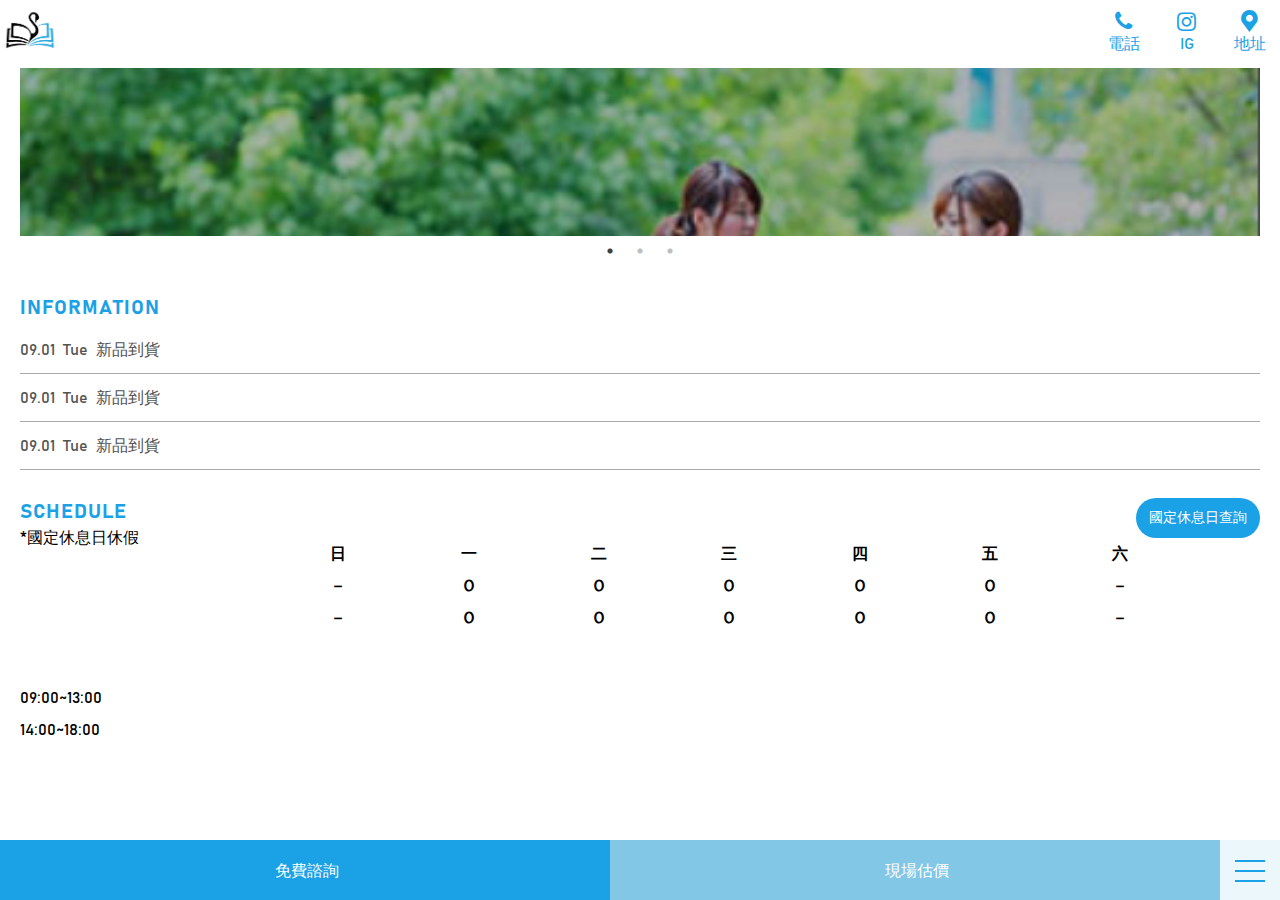
==== index.html @ acae272b "update date" ====
<!-- <!DOCTYPE html PUBLIC "-//W3C//DTD XHTML 1.0 Transitional//EN" "http://www.w3.org/TR/xhtml1/DTD/xhtml1-transitional.dtd"> -->
<!DOCTYPE html>

<head>
    <meta charset="UTF-8">
      <!--RWD-->
    <meta name="viewport" content="width=device-width, initial-scale=1.0">
    <meta http-equiv="X-UA-Compatible" content="ie=edge">

    <title>融新科技</title>
    <!-- css -->
    <link rel="stylesheet" href="css/main.css">
    
    <!-- jquery local-->
    <script src="./js/jq_351.js"></script>
    <!-- 地址中文字體 -->
    <link href="https://fonts.googleapis.com/css?family=Noto+Serif+TC&display=swap" rel="stylesheet">

    <!-- icon-fonts -->
    <link rel="stylesheet" href="css/fontello.css">

    <!--slide-->
    <link rel="stylesheet" type="text/css" href="slick/slick.css"/>
    <link rel="stylesheet" type="text/css" href="slick/slick-theme.css"/>
</head>
<body>
    <header class="active">
        <div class="logo"></div>
            <ul class="nav">
                <li>
                    <i class="icon_phone"></i>
                    <p>電話</p>
                </li>
                <li>
                    <i class="icon_instagram"></i>
                    <p>IG</p>
                </li>
                <li>
                    <i class="icon_location"></i>
                    <p>地址</p>
                </li>
            </ul>
    </header>
    <div class="container">
        <main>
            <div class="slick_window">
                <div class="slick_img1"></div>
                <div class="slick_img2"></div>
                <div class="slick_img3"></div>
            </div>
            <h1>information</h1>
            <ul class="index_infor">
                <li>
                    <p>09.01&ensp;<span>Tue</span>&ensp;新品到貨</p>
                </li>
                <li>
                    <p>09.01&ensp;<span>Tue</span>&ensp;新品到貨</p>
                </li>
                <li>
                    <p>09.01&ensp;<span>Tue</span>&ensp;新品到貨</p>
                </li>
            </ul>
            <h1>schedule</h1>
            <div class="schedule_header">國定休息日查詢</div>
            <div class="schedule_date">
                <div class="date_box7">
                    <p>日</p>
                    <p>一</p>
                    <p>二</p>
                    <p>三</p>
                    <p>四</p>
                    <p>五</p>
                    <p>六</p>
                </div>
                <div class="date_box7">
                    <p>－</p>
                    <p>Ｏ</p>
                    <p>Ｏ</p>
                    <p>Ｏ</p>
                    <p>Ｏ</p>
                    <p>Ｏ</p>
                    <p>－</p>
                </div><div class="date_box7">
                    <p>－</p>
                    <p>Ｏ</p>
                    <p>Ｏ</p>
                    <p>Ｏ</p>
                    <p>Ｏ</p>
                    <p>Ｏ</p>
                    <p>－</p>
                </div>
            </div>
            <div class="schedule_time">
                <p>09:00~13:00</p>
                <p>14:00~18:00</p>
            </div>
            <p>*國定休息日休假</p>
        </main>
    </div>
    <!-- container -->
    <footer>
        <div class="group">
            <div class="b50">
                <div class="wrap">
                    <i class="icon_chat-empty"></i>
                    <p>免費諮詢</p>
                </div>

            </div>
            <div class="b50">
                <div class="wrap">
                    <i class="icon_calendar"></i>
                    <p>現場估價</p>
                </div>
            </div>
        </div>
        <div class="hamburger">
            <div class="line_wrap">
                <span class="line"></span>
                <span class="line"></span>
                <span class="line"></span>
            </div>
        </div>
    </footer>
    <aside class="hamburger_window">
        <h1><div class="hamburger_logo"></div><p>融新科技股份有限公司</p></h1>
        <ul>
            <li><p>關於我們<span class="right_cross">+</span></p></li>
            <li><p>熱門項目<span class="right_cross">+</span></p></li>
            <li><p>客戶服務<span class="right_cross">+</span></p></li>
            <li><p>駐點地址<span class="right_cross">+</span></p></li>
        </ul>
    </aside>
 
<script type="text/javascript" src="slick/slick.min.js"></script>
<!-- my js -->  
<script src="js/all.js"></script>
</body>
</html>
---- css/main.css ----
@charset "UTF-8";
@font-face {
  font-family: 'my_font';
  src: local("微軟正黑體");
  unicode-range: U+4E00-9FFF ,U+2E80-2EFF; }

@font-face {
  font-family: 'my_font';
  src: url(../font/Bahnschrift.TTF);
  unicode-range: U+0020-007F; }

.clearfix {
  display: block;
  content: "";
  clear: both; }

* {
  -webkit-box-sizing: border-box;
  -moz-box-sizing: border-box;
  box-sizing: border-box;
  font-family: 'my_font'; }

a {
  text-decoration: none; }

html, body, div, span, applet, object, iframe, h1, h2, h3, h4, h5, h6, p, blockquote, pre, a, abbr, acronym, address, big, cite, code, del, dfn, em, img, ins, kbd, q, s, samp, small, strike, strong, sub, sup, tt, var, b, u, i, center, dl, dt, dd, ol, ul, li, fieldset, form, label, legend, table, caption, tbody, tfoot, thead, tr, th, td, article, aside, canvas, details, embed, figure, figcaption, footer, header, hgroup, menu, nav, output, ruby, section, summary, time, mark, audio, video {
  margin: 0;
  padding: 0;
  border: 0;
  font-size: 100%;
  vertical-align: baseline; }

html {
  overflow: inherit; }

label {
  position: relative; }

body {
  line-height: 1;
  margin: 0;
  overflow-x: hidden; }

ul, li, body {
  margin: 0;
  padding: 0; }

ul, li {
  list-style-type: none; }

button {
  cursor: pointer; }

.hamburger_window {
  position: fixed;
  width: 100vw;
  height: calc(100vh - 3.75rem);
  top: 0;
  -webkit-transform: translateX(100%);
  -ms-transform: translateX(100%);
  transform: translateX(100%);
  background: #077c96;
  z-index: 100;
  -webkit-transition: all 0.3s ease-in-out;
  -o-transition: all 0.3s ease-in-out;
  transition: all 0.3s ease-in-out; }
  .hamburger_window h1 {
    color: #fff;
    line-height: 3.75rem;
    padding: 0 1.25rem; }
    .hamburger_window h1 .hamburger_logo,
    .hamburger_window h1 p {
      display: inline-block; }
    .hamburger_window h1 .hamburger_logo {
      background: url(../images/logo_hamburger.png) no-repeat;
      width: 5rem;
      height: 3.75rem;
      background-size: 100%;
      vertical-align: bottom; }
    .hamburger_window h1 p {
      vertical-align: middle;
      line-height: 1;
      padding-top: 0.5rem;
      margin-left: 1rem; }
  .hamburger_window ul {
    margin: 1.25rem 0;
    padding: 0 1.25rem; }
    .hamburger_window ul li {
      color: #fff;
      line-height: 3rem;
      position: relative;
      background-position: 100% 100%;
      background-size: 100% 1px;
      background-repeat: no-repeat;
      background-image: -webkit-gradient(linear, left top, left bottom, from(#fff), to(#fff));
      background-image: -webkit-linear-gradient(#fff, #fff);
      background-image: -o-linear-gradient(#fff, #fff);
      background-image: linear-gradient(#fff, #fff); }
      .hamburger_window ul li:hover {
        -webkit-animation: line 0.8s cubic-bezier(0.165, 0.84, 0.44, 1);
        animation: line 0.8s cubic-bezier(0.165, 0.84, 0.44, 1); }
      .hamburger_window ul li:first-child {
        border-top: 1px solid #fff; }
      .hamburger_window ul li .right_cross {
        float: right;
        position: relative;
        font-size: 2rem;
        padding-right: 1rem; }
  .hamburger_window.active {
    -webkit-transform: translateX(0%);
    -ms-transform: translateX(0%);
    transform: translateX(0%);
    -webkit-transition: all 0.3s ease-in-out;
    -o-transition: all 0.3s ease-in-out;
    transition: all 0.3s ease-in-out; }

.schedule_header {
  float: right;
  margin-top: -2rem;
  background: #1ba1e6;
  color: #fff;
  border-radius: 40px;
  padding: 0.8rem;
  font-size: 0.9rem; }

.schedule_date {
  float: right;
  width: 65%;
  text-align: right;
  margin-top: 1rem;
  padding-right: 0.5rem; }
  .schedule_date .date_box7 {
    width: 100%;
    display: -webkit-box;
    display: -ms-flexbox;
    display: flex;
    -webkit-box-orient: horizontal;
    -webkit-box-direction: normal;
    -ms-flex-direction: row;
    flex-direction: row;
    -webkit-box-pack: justify;
    -ms-flex-pack: justify;
    justify-content: space-between;
    float: right;
    margin-bottom: 1rem; }
    .schedule_date .date_box7 p {
      font-weight: bold; }

.schedule_time {
  margin-top: 3rem;
  float: left;
  width: 35%;
  height: auto;
  display: -webkit-box;
  display: -ms-flexbox;
  display: flex;
  -webkit-box-pack: left;
  -ms-flex-pack: left;
  justify-content: left;
  -webkit-box-align: end;
  -ms-flex-align: end;
  align-items: flex-end;
  -ms-flex-wrap: wrap;
  flex-wrap: wrap; }
  .schedule_time p {
    width: 100%;
    margin-bottom: 1rem; }

.flex_mode {
  display: -webkit-box;
  display: -ms-flexbox;
  display: flex; }

@-webkit-keyframes line {
  0% {
    background-position: right bottom;
    background-size: 100% 1px; }
  50% {
    background-position: right bottom;
    background-size: 0% 1px; }
  51% {
    background-position: left bottom;
    background-size: 0% 1px; }
  100% {
    background-position: left bottom;
    background-size: 100% 1px; } }

@keyframes line {
  0% {
    background-position: right bottom;
    background-size: 100% 1px; }
  50% {
    background-position: right bottom;
    background-size: 0% 1px; }
  51% {
    background-position: left bottom;
    background-size: 0% 1px; }
  100% {
    background-position: left bottom;
    background-size: 100% 1px; } }

.container {
  height: auto;
  overflow-x: hidden; }

.logo {
  cursor: pointer;
  background: url(../images/logo.png) no-repeat;
  width: 3.75rem;
  height: 3.75rem;
  background-size: 100%;
  display: inline-block; }

header {
  position: relative;
  left: 0;
  top: 0;
  width: 100%;
  height: 3.75rem;
  z-index: 10; }
  header.active {
    position: -webkit-sticky;
    position: sticky;
    top: 0; }
  header ul.nav {
    float: right;
    line-height: 3.75rem;
    background: #fff;
    border-radius: 12px; }
    header ul.nav li {
      display: inline-block;
      text-align: center;
      width: 3.75rem;
      line-height: 1;
      vertical-align: middle;
      padding: 0.25rem 0;
      border-radius: 12px; }
      header ul.nav li:hover {
        background: #000; }
        header ul.nav li:hover i,
        header ul.nav li:hover p {
          color: #fff; }
      header ul.nav li i {
        display: inline-block;
        font-size: 1.4rem;
        margin-bottom: 0.125rem; }
      header ul.nav li i,
      header ul.nav li p {
        color: #1ba1e6; }

main {
  position: relative;
  width: 100%;
  padding: 0 1.25rem; }

.slick_window {
  width: 100%;
  margin: 0.5rem auto 0.5rem; }
  .slick_window .slick_img1 {
    background: url(../images/img1.png) no-repeat; }
  .slick_window .slick_img2 {
    background: url(../images/img2.png) no-repeat; }
  .slick_window .slick_img3 {
    background: url(../images/img3.png) no-repeat; }
  .slick_window .slick_img1,
  .slick_window .slick_img2,
  .slick_window .slick_img3 {
    width: 100vw;
    height: 10.5rem;
    background-size: 100%; }
  .slick_window .slick-dotted.slick-slider {
    padding-bottom: 1rem;
    margin: 0; }

/*大標題 h1*/
h1 {
  color: #1ba1e6;
  font-size: 1.25rem;
  text-transform: uppercase;
  letter-spacing: 0.06rem;
  padding: 2rem 0 .5rem; }

/*infor*/
.index_infor li {
  color: #535353;
  line-height: 3;
  background-position: 100% 100%;
  background-size: 100% 1px;
  background-repeat: no-repeat;
  background-image: -webkit-gradient(linear, left top, left bottom, from(#a7a7a7), to(#a7a7a7));
  background-image: -webkit-linear-gradient(#a7a7a7, #a7a7a7);
  background-image: -o-linear-gradient(#a7a7a7, #a7a7a7);
  background-image: linear-gradient(#a7a7a7, #a7a7a7); }
  .index_infor li:hover, .index_infor li:active {
    -webkit-animation: line 0.8s cubic-bezier(0.165, 0.84, 0.44, 1);
    animation: line 0.8s cubic-bezier(0.165, 0.84, 0.44, 1); }

footer {
  position: fixed;
  bottom: 0;
  width: 100vw;
  height: 3.75rem;
  line-height: 3.75rem;
  z-index: 101; }
  footer .group {
    height: 3.75rem;
    width: calc(100% - 3.75rem);
    text-align: center; }
    footer .group .b50 {
      float: left;
      width: 50%;
      height: 100%;
      background: #1ba1e6; }
      footer .group .b50:last-child {
        background: #82c7e6; }
      footer .group .b50 .wrap {
        display: inline-block;
        line-height: 1;
        vertical-align: middle; }
        footer .group .b50 .wrap i {
          font-size: 1.25rem; }
        footer .group .b50 .wrap p,
        footer .group .b50 .wrap i {
          display: inline-block;
          color: #fff; }
  footer .hamburger {
    width: 3.75rem;
    height: 100%;
    line-height: 3.75rem;
    background: #ecf7fb;
    padding: 0 0.938rem;
    position: relative; }
    footer .hamburger .line_wrap {
      display: inline-block;
      line-height: 1;
      vertical-align: middle;
      text-align: center;
      -webkit-transition: all 0.4s ease-in-out;
      -o-transition: all 0.4s ease-in-out;
      transition: all 0.4s ease-in-out; }
      footer .hamburger .line_wrap .line {
        display: block;
        width: 1.875rem;
        height: 0.125rem;
        background: #1ba1e6;
        margin: 0.5rem 0;
        -webkit-transition: all 0.3s ease-in-out;
        -o-transition: all 0.3s ease-in-out;
        transition: all 0.3s ease-in-out; }
    footer .hamburger.active .line_wrap {
      position: relative;
      -webkit-transform: rotate(45deg);
      -ms-transform: rotate(45deg);
      transform: rotate(45deg); }
      footer .hamburger.active .line_wrap:before {
        content: "";
        position: absolute;
        top: 50%;
        left: 50%;
        -webkit-transform: translate(-50%, -50%);
        -ms-transform: translate(-50%, -50%);
        transform: translate(-50%, -50%);
        width: 2.5rem;
        height: 2.5rem;
        border: 1px solid #1ba1e6;
        border-radius: 100%; }
      footer .hamburger.active .line_wrap .line:nth-child(2) {
        opacity: 0; }
      footer .hamburger.active .line_wrap .line:first-child {
        -webkit-transform: translateY(10px);
        -ms-transform: translateY(10px);
        transform: translateY(10px); }
      footer .hamburger.active .line_wrap .line:last-child {
        -webkit-transform: translateY(-10px) rotate(90deg);
        -ms-transform: translateY(-10px) rotate(90deg);
        transform: translateY(-10px) rotate(90deg); }
  footer .group,
  footer .hamburger {
    float: left; }
---- css/fontello.css ----
@font-face {
  font-family: 'fontello';
  src: url('../font/fontello.eot?51525670');
  src: url('../font/fontello.eot?51525670#iefix') format('embedded-opentype'),
       url('../font/fontello.woff2?51525670') format('woff2'),
       url('../font/fontello.woff?51525670') format('woff'),
       url('../font/fontello.ttf?51525670') format('truetype'),
       url('../font/fontello.svg?51525670#fontello') format('svg');
  font-weight: normal;
  font-style: normal;
}
/* Chrome hack: SVG is rendered more smooth in Windozze. 100% magic, uncomment if you need it. */
/* Note, that will break hinting! In other OS-es font will be not as sharp as it could be */
/*
@media screen and (-webkit-min-device-pixel-ratio:0) {
  @font-face {
    font-family: 'fontello';
    src: url('../font/fontello.svg?51525670#fontello') format('svg');
  }
}
*/
 
 [class^="icon_"]:before, [class*=" icon_"]:before {
  font-family: "fontello";
  font-style: normal;
  font-weight: normal;
  speak: none;
 
  display: inline-block;
  text-decoration: inherit;
  width: 1em;
  margin-right: .2em;
  text-align: center;
  /* opacity: .8; */
 
  /* For safety - reset parent styles, that can break glyph codes*/
  font-variant: normal;
  text-transform: none;
 
  /* fix buttons height, for twitter bootstrap */
  line-height: 1em;
 
  /* Animation center compensation - margins should be symmetric */
  /* remove if not needed */
  margin-left: .2em;
 
  /* you can be more comfortable with increased icons size */
  /* font-size: 120%; */
 
  /* Font smoothing. That was taken from TWBS */
  -webkit-font-smoothing: antialiased;
  -moz-osx-font-smoothing: grayscale;
 
  /* Uncomment for 3D effect */
  /* text-shadow: 1px 1px 1px rgba(127, 127, 127, 0.3); */
}
 
.icon_phone:before { content: '\e800'; } /* '' */
.icon_location:before { content: '\e802'; } /* '' */
.icon_facebook:before { content: '\e803'; } /* '' */
.icon_twitter:before { content: '\e804'; } /* '' */
.icon_dribbble:before { content: '\e805'; } /* '' */
.icon_gplus:before { content: '\e806'; } /* '' */
.icon_behance:before { content: '\e807'; } /* '' */
.icon_up-open:before { content: '\e808'; } /* '' */
.icon_tools:before { content: '\e811'; } /* '' */
.icon_globe-alt-outline:before { content: '\e812'; } /* '' */
.icon_angle-right:before { content: '\f105'; } /* '' */
.icon_github:before { content: '\f113'; } /* '' */
.icon_instagram:before { content: '\f16d'; } /* '' */
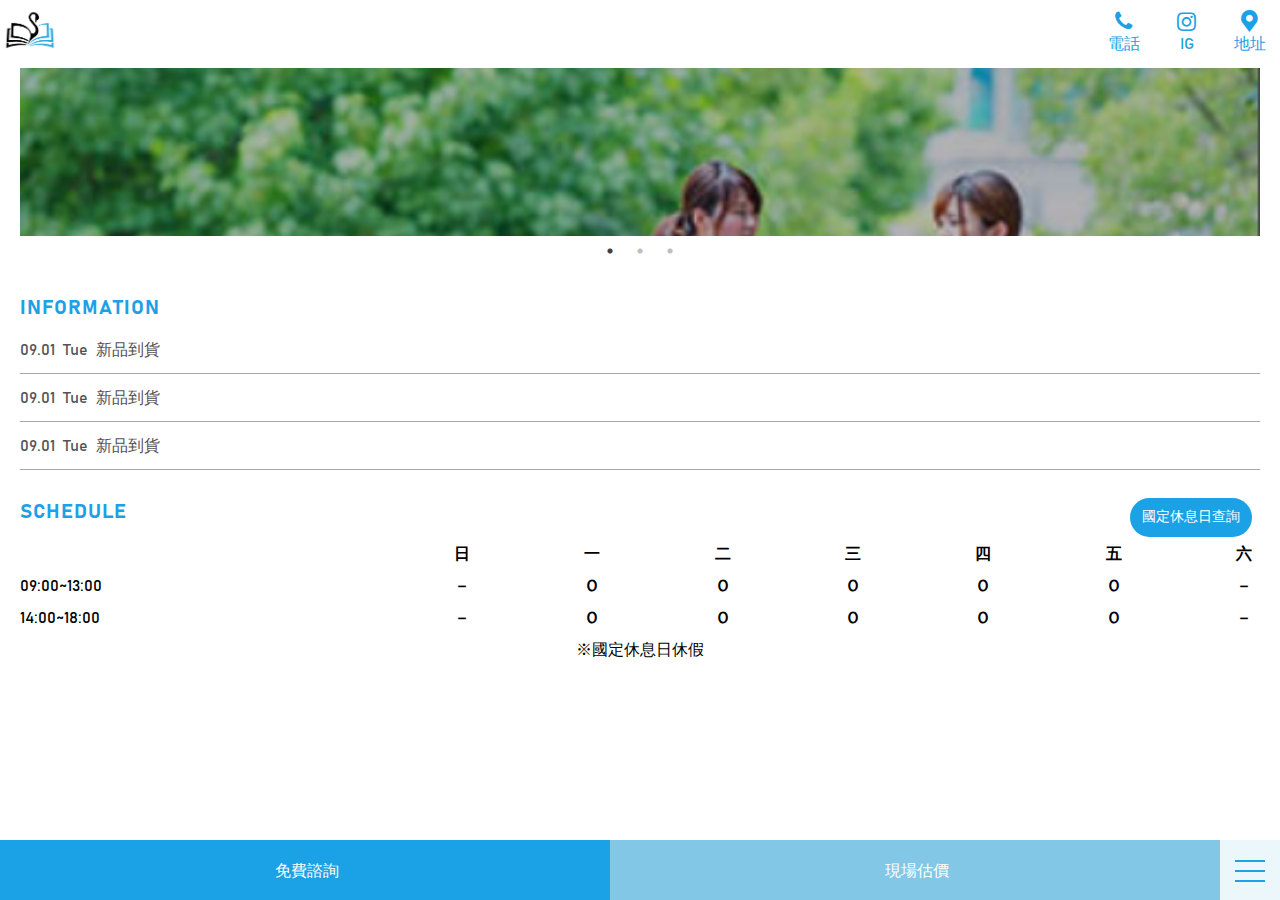
==== commit c73000cc: "update date bug" ====
--- a/index.html
+++ b/index.html
@@ -61,40 +61,42 @@
                 </li>
             </ul>
             <h1>schedule</h1>
-            <div class="schedule_header">國定休息日查詢</div>
-            <div class="schedule_date">
-                <div class="date_box7">
-                    <p>日</p>
-                    <p>一</p>
-                    <p>二</p>
-                    <p>三</p>
-                    <p>四</p>
-                    <p>五</p>
-                    <p>六</p>
+            <div class="schedule">
+                <div class="schedule_header">國定休息日查詢</div>
+                <div class="schedule_date">
+                    <div class="date_box7">
+                        <p>日</p>
+                        <p>一</p>
+                        <p>二</p>
+                        <p>三</p>
+                        <p>四</p>
+                        <p>五</p>
+                        <p>六</p>
+                    </div>
+                    <div class="date_box7">
+                        <p>－</p>
+                        <p>Ｏ</p>
+                        <p>Ｏ</p>
+                        <p>Ｏ</p>
+                        <p>Ｏ</p>
+                        <p>Ｏ</p>
+                        <p>－</p>
+                    </div><div class="date_box7">
+                        <p>－</p>
+                        <p>Ｏ</p>
+                        <p>Ｏ</p>
+                        <p>Ｏ</p>
+                        <p>Ｏ</p>
+                        <p>Ｏ</p>
+                        <p>－</p>
+                    </div>
                 </div>
-                <div class="date_box7">
-                    <p>－</p>
-                    <p>Ｏ</p>
-                    <p>Ｏ</p>
-                    <p>Ｏ</p>
-                    <p>Ｏ</p>
-                    <p>Ｏ</p>
-                    <p>－</p>
-                </div><div class="date_box7">
-                    <p>－</p>
-                    <p>Ｏ</p>
-                    <p>Ｏ</p>
-                    <p>Ｏ</p>
-                    <p>Ｏ</p>
-                    <p>Ｏ</p>
-                    <p>－</p>
+                <div class="schedule_time">
+                    <p>09:00~13:00</p>
+                    <p>14:00~18:00</p>
                 </div>
+                <p class="schedule_import">※國定休息日休假</p>
             </div>
-            <div class="schedule_time">
-                <p>09:00~13:00</p>
-                <p>14:00~18:00</p>
-            </div>
-            <p>*國定休息日休假</p>
         </main>
     </div>
     <!-- container -->
--- a/css/main.css
+++ b/css/main.css
@@ -114,14 +114,24 @@
     -o-transition: all 0.3s ease-in-out;
     transition: all 0.3s ease-in-out; }
 
+.schedule {
+  position: relative;
+  height: 8rem; }
+
 .schedule_header {
-  float: right;
-  margin-top: -2rem;
+  position: absolute;
+  right: .5rem;
+  top: -2rem;
   background: #1ba1e6;
   color: #fff;
   border-radius: 40px;
-  padding: 0.8rem;
-  font-size: 0.9rem; }
+  padding: 0.7rem;
+  font-size: 0.9rem;
+  border: 1px solid transparent; }
+  .schedule_header:hover {
+    background: #fff;
+    color: #1ba1e6;
+    border: 1px solid #1ba1e6; }
 
 .schedule_date {
   float: right;
@@ -165,6 +175,11 @@
   .schedule_time p {
     width: 100%;
     margin-bottom: 1rem; }
+
+.schedule_import {
+  width: 100%;
+  float: left;
+  text-align: center; }
 
 .flex_mode {
   display: -webkit-box;
@@ -251,7 +266,7 @@
 main {
   position: relative;
   width: 100%;
-  padding: 0 1.25rem; }
+  padding: 0 1.25rem 5rem; }
 
 .slick_window {
   width: 100%;
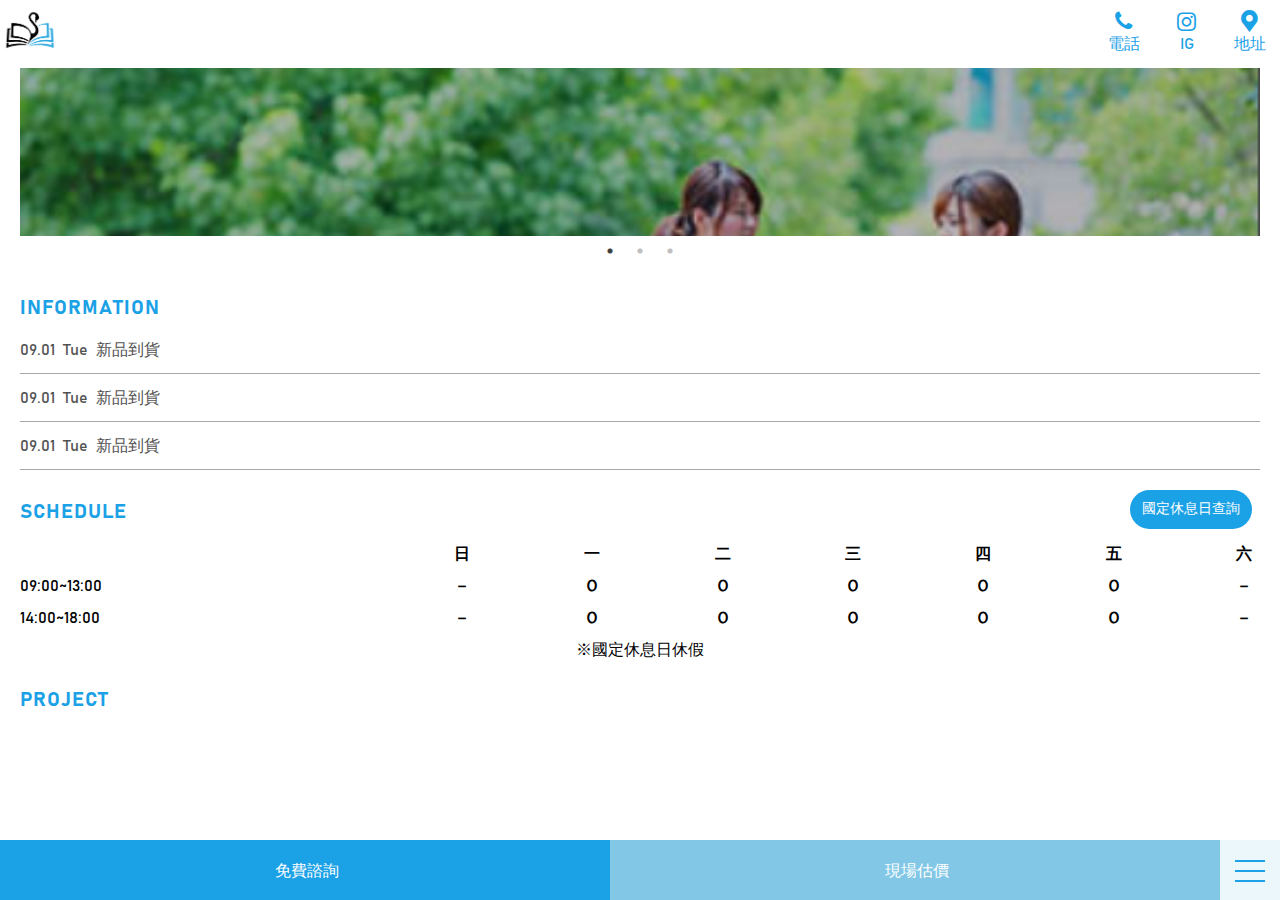
==== commit 5828730f: "update date 2" ====
--- a/index.html
+++ b/index.html
@@ -97,6 +97,7 @@
                 </div>
                 <p class="schedule_import">※國定休息日休假</p>
             </div>
+            <h1>project</h1>
         </main>
     </div>
     <!-- container -->
--- a/css/main.css
+++ b/css/main.css
@@ -121,7 +121,7 @@
 .schedule_header {
   position: absolute;
   right: .5rem;
-  top: -2rem;
+  top: -2.5rem;
   background: #1ba1e6;
   color: #fff;
   border-radius: 40px;
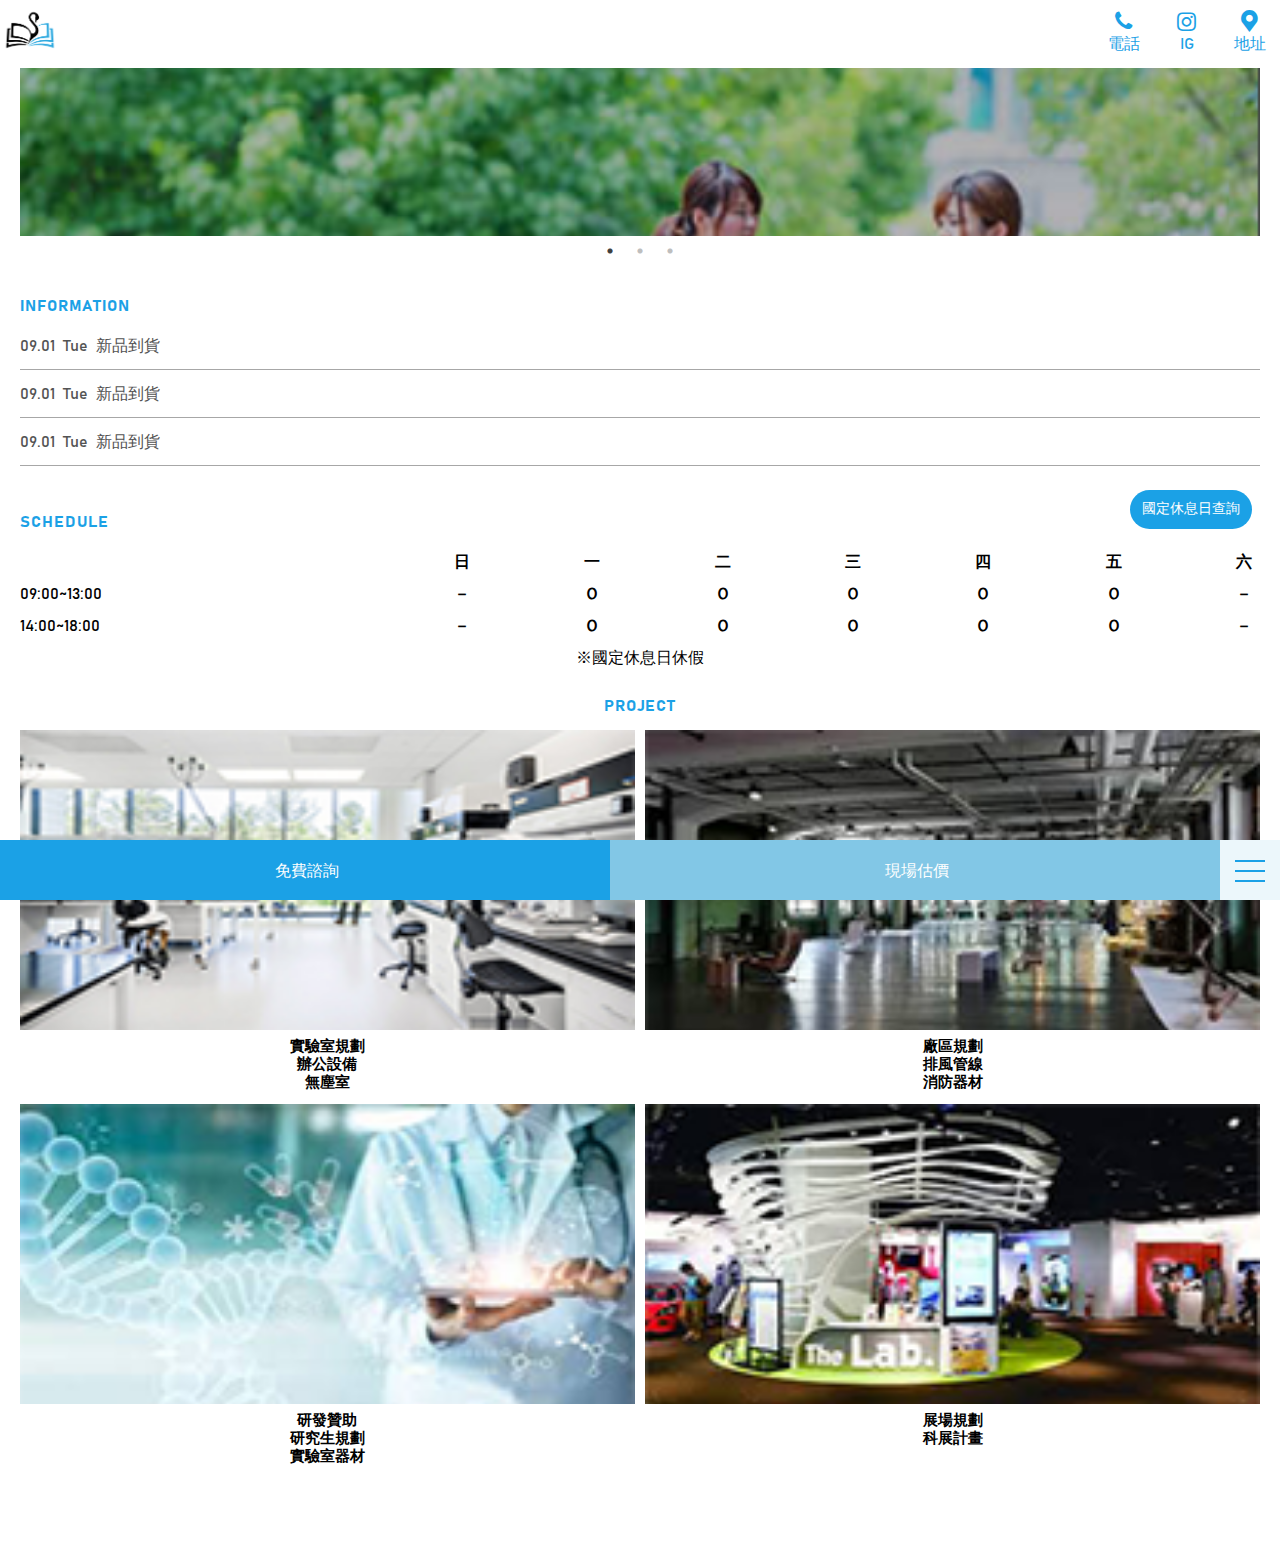
==== commit cb67be17: "update Lab project" ====
--- a/index.html
+++ b/index.html
@@ -48,8 +48,9 @@
                 <div class="slick_img2"></div>
                 <div class="slick_img3"></div>
             </div>
-            <h1>information</h1>
-            <ul class="index_infor">
+            <div class="infor">
+                <h1>information</h1>
+            <ul class="infor_li">
                 <li>
                     <p>09.01&ensp;<span>Tue</span>&ensp;新品到貨</p>
                 </li>
@@ -60,8 +61,9 @@
                     <p>09.01&ensp;<span>Tue</span>&ensp;新品到貨</p>
                 </li>
             </ul>
-            <h1>schedule</h1>
+            </div>
             <div class="schedule">
+                <h1>schedule</h1>
                 <div class="schedule_header">國定休息日查詢</div>
                 <div class="schedule_date">
                     <div class="date_box7">
@@ -97,7 +99,45 @@
                 </div>
                 <p class="schedule_import">※國定休息日休假</p>
             </div>
-            <h1>project</h1>
+            <div class="project">
+                <h1 class="h1--mid">project</h1> 
+                <div class="project--box2">
+                    <div class="project--box2_wrap">
+                        <div class="project__img1"></div>
+                        <p class="project__txt">
+                        實驗室規劃
+                        </br>辦公設備
+                        </br>無塵室
+                        </p>
+                    </div>
+                    <div class="project--box2_wrap">
+                        <div class="project__img2"></div>
+                        <p class="project__txt">
+                            廠區規劃
+                        </br>排風管線
+                        </br>消防器材
+                        </p>
+                    </div>
+                </div>
+                <div class="project--box2">
+                    <div class="project--box2_wrap">
+                        <div class="project__img3"></div>
+                        <p class="project__txt">
+                            研發贊助
+                        </br>研究生規劃
+                        </br>實驗室器材
+                        </p>
+                    </div>
+                    <div class="project--box2_wrap">
+                        <div class="project__img4"></div>
+                        <p class="project__txt">
+                            展場規劃
+                        </br>科展計畫
+                        </br>
+                        </p>
+                    </div>
+                </div>
+            </div>
         </main>
     </div>
     <!-- container -->
--- a/css/main.css
+++ b/css/main.css
@@ -51,6 +51,7 @@
 button {
   cursor: pointer; }
 
+/*hamburger--botton*/
 .hamburger_window {
   position: fixed;
   width: 100vw;
@@ -116,12 +117,15 @@
 
 .schedule {
   position: relative;
-  height: 8rem; }
+  height: auto;
+  margin-bottom: 1rem;
+  margin-top: 1rem;
+  overflow: hidden; }
 
 .schedule_header {
   position: absolute;
   right: .5rem;
-  top: -2.5rem;
+  top: .5rem;
   background: #1ba1e6;
   color: #fff;
   border-radius: 40px;
@@ -180,6 +184,77 @@
   width: 100%;
   float: left;
   text-align: center; }
+
+.project h1 {
+  padding: 1rem 0 1rem; }
+
+.project--box2 {
+  display: -webkit-box;
+  display: -ms-flexbox;
+  display: flex;
+  -webkit-box-orient: horizontal;
+  -webkit-box-direction: normal;
+  -ms-flex-direction: row;
+  flex-direction: row;
+  -webkit-box-pack: justify;
+  -ms-flex-pack: justify;
+  justify-content: space-between;
+  width: 100%;
+  height: auto; }
+  .project--box2 .project--box2_wrap {
+    width: calc(50% - .313rem);
+    height: auto; }
+
+.project__img1 {
+  background: url(../images/labs.png) no-repeat;
+  background-size: 500%;
+  width: 100%;
+  height: calc((50vw - 2.5rem) / 2);
+  background-position-x: 0%; }
+
+.project__img2 {
+  background: url(../images/labs.png) no-repeat;
+  background-size: 500%;
+  width: 100%;
+  height: calc((50vw - 2.5rem) / 2);
+  background-position-x: 25%; }
+
+.project__img3 {
+  background: url(../images/labs.png) no-repeat;
+  background-size: 500%;
+  width: 100%;
+  height: calc((50vw - 2.5rem) / 2);
+  background-position-x: 50%; }
+
+.project__img4 {
+  background: url(../images/labs.png) no-repeat;
+  background-size: 500%;
+  width: 100%;
+  height: calc((50vw - 2.5rem) / 2);
+  background-position-x: 75%; }
+
+.project__txt {
+  height: 3.6rem;
+  line-height: 1.2;
+  text-align: center;
+  margin: .5rem 0;
+  font-weight: bold;
+  font-size: 0.938rem; }
+
+/*infor*/
+.infor_li li {
+  color: #535353;
+  line-height: 3;
+  background-position: 100% 100%;
+  background-size: 100% 1px;
+  background-repeat: no-repeat;
+  background-image: -webkit-gradient(linear, left top, left bottom, from(#a7a7a7), to(#a7a7a7));
+  background-image: -webkit-linear-gradient(#a7a7a7, #a7a7a7);
+  background-image: -o-linear-gradient(#a7a7a7, #a7a7a7);
+  background-image: linear-gradient(#a7a7a7, #a7a7a7); }
+  .infor_li li:hover, .infor_li li:active {
+    -webkit-animation: line 0.8s cubic-bezier(0.165, 0.84, 0.44, 1);
+    animation: line 0.8s cubic-bezier(0.165, 0.84, 0.44, 1); }
 
 .flex_mode {
   display: -webkit-box;
@@ -290,25 +365,12 @@
 /*大標題 h1*/
 h1 {
   color: #1ba1e6;
-  font-size: 1.25rem;
+  font-size: 1rem;
   text-transform: uppercase;
   letter-spacing: 0.06rem;
   padding: 2rem 0 .5rem; }
-
-/*infor*/
-.index_infor li {
-  color: #535353;
-  line-height: 3;
-  background-position: 100% 100%;
-  background-size: 100% 1px;
-  background-repeat: no-repeat;
-  background-image: -webkit-gradient(linear, left top, left bottom, from(#a7a7a7), to(#a7a7a7));
-  background-image: -webkit-linear-gradient(#a7a7a7, #a7a7a7);
-  background-image: -o-linear-gradient(#a7a7a7, #a7a7a7);
-  background-image: linear-gradient(#a7a7a7, #a7a7a7); }
-  .index_infor li:hover, .index_infor li:active {
-    -webkit-animation: line 0.8s cubic-bezier(0.165, 0.84, 0.44, 1);
-    animation: line 0.8s cubic-bezier(0.165, 0.84, 0.44, 1); }
+  h1.h1--mid {
+    text-align: center; }
 
 footer {
   position: fixed;
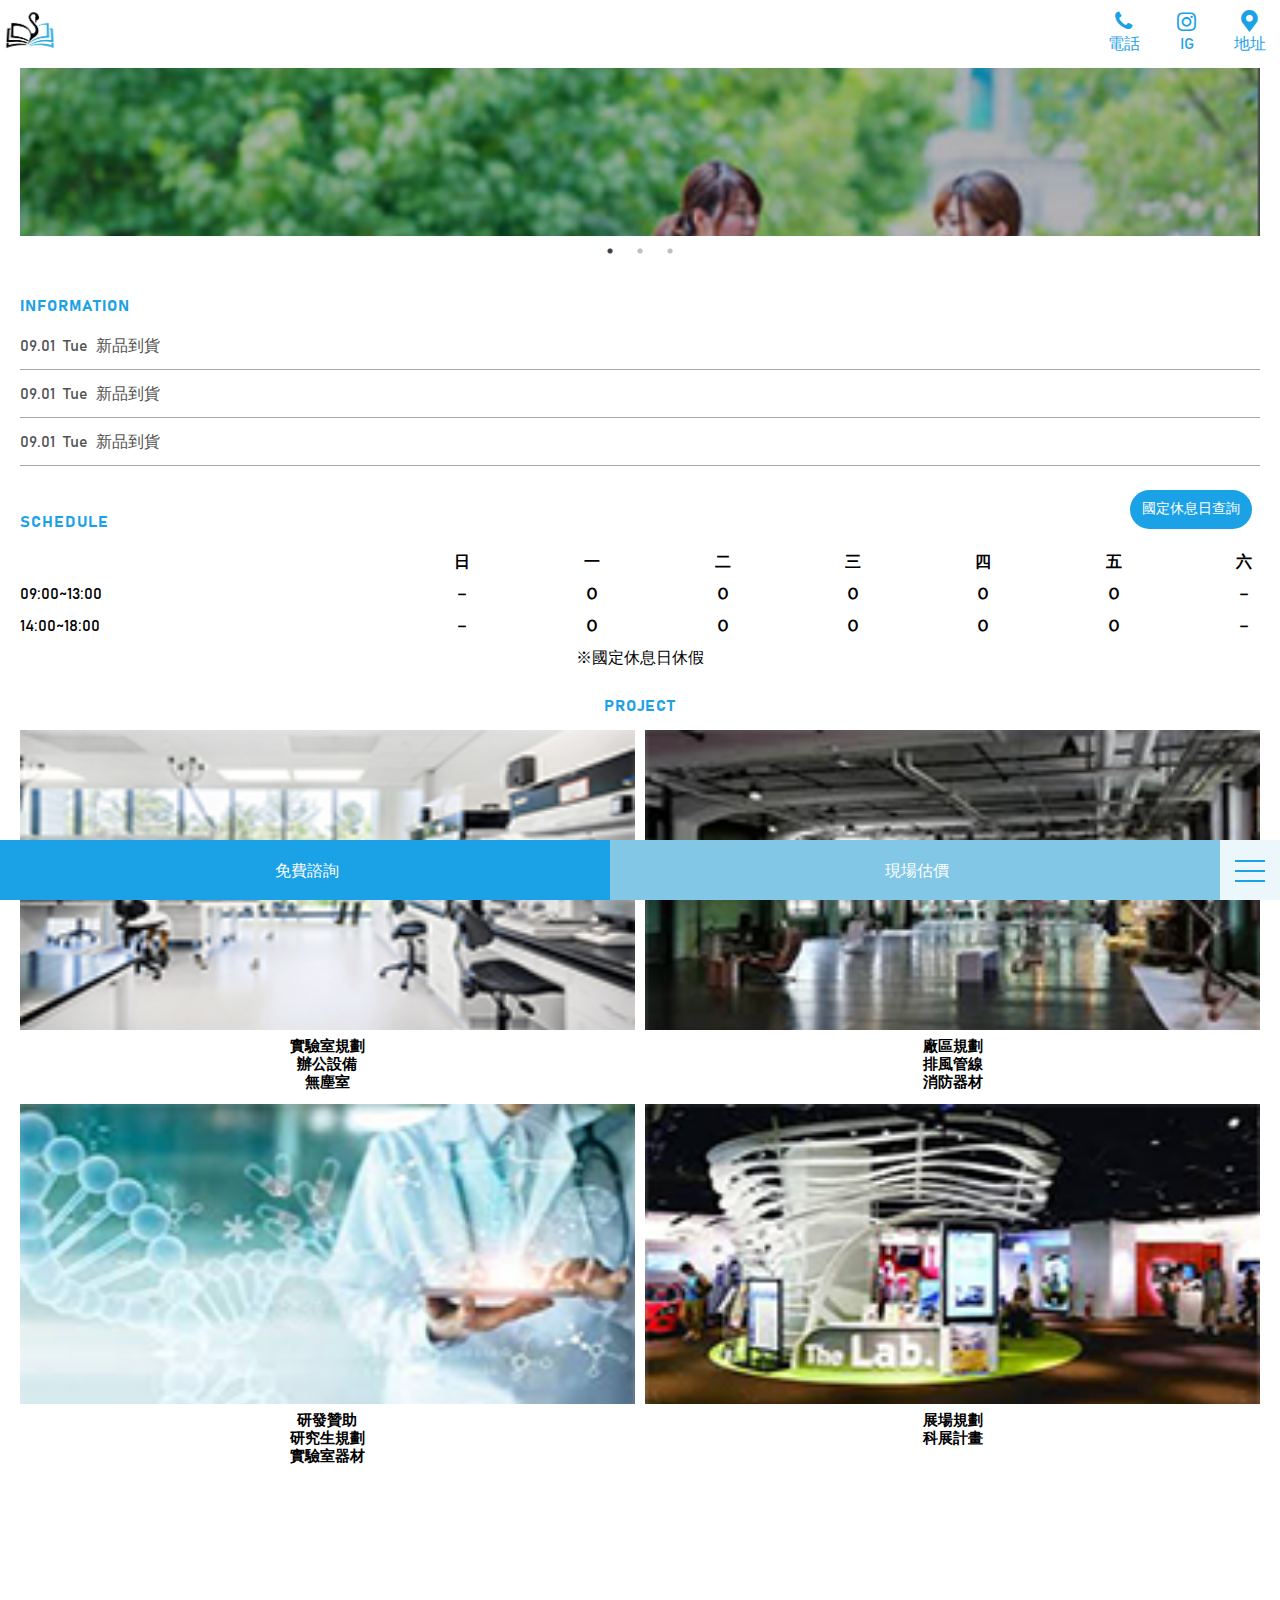
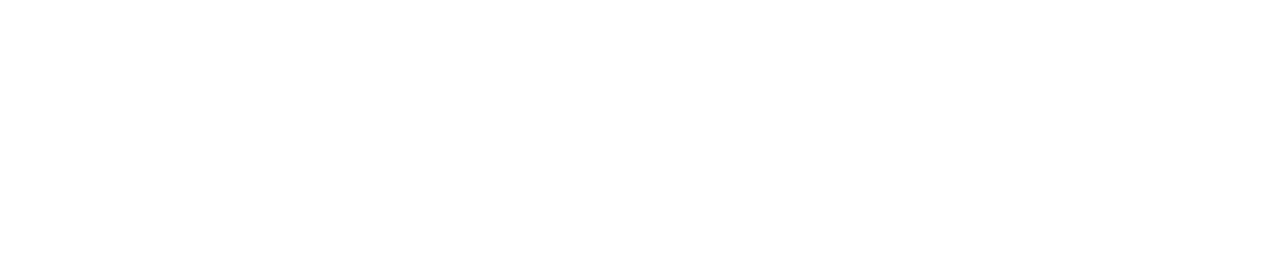
==== commit 73b5d6d8: "test map" ====
--- a/index.html
+++ b/index.html
@@ -14,7 +14,7 @@
     <!-- jquery local-->
     <script src="./js/jq_351.js"></script>
     <!-- 地址中文字體 -->
-    <link href="https://fonts.googleapis.com/css?family=Noto+Serif+TC&display=swap" rel="stylesheet">
+    <!-- <link href="https://fonts.googleapis.com/css?family=Noto+Serif+TC&display=swap" rel="stylesheet"> -->
 
     <!-- icon-fonts -->
     <link rel="stylesheet" href="css/fontello.css">
@@ -138,6 +138,9 @@
                     </div>
                 </div>
             </div>
+            <div class="map">
+                <iframe src="https://www.google.com/maps/embed?pb=!1m18!1m12!1m3!1d3640.9659847849916!2d120.68136115084572!3d24.137832679704854!2m3!1f0!2f0!3f0!3m2!1i1024!2i768!4f13.1!3m3!1m2!1s0x346e90a75d09b2f9%3A0x46f404b3540f5b06!2z5a6u5Y6f55y856eR!5e0!3m2!1szh-TW!2stw!4v1600422465373!5m2!1szh-TW!2stw" width="400" height="300" frameborder="0" style="border:0;" allowfullscreen="" aria-hidden="false" tabindex="0"></iframe>
+            </div>
         </main>
     </div>
     <!-- container -->
--- a/css/main.css
+++ b/css/main.css
@@ -64,7 +64,8 @@
   z-index: 100;
   -webkit-transition: all 0.3s ease-in-out;
   -o-transition: all 0.3s ease-in-out;
-  transition: all 0.3s ease-in-out; }
+  transition: all 0.3s ease-in-out;
+  padding-top: 1.25rem; }
   .hamburger_window h1 {
     color: #fff;
     line-height: 3.75rem;
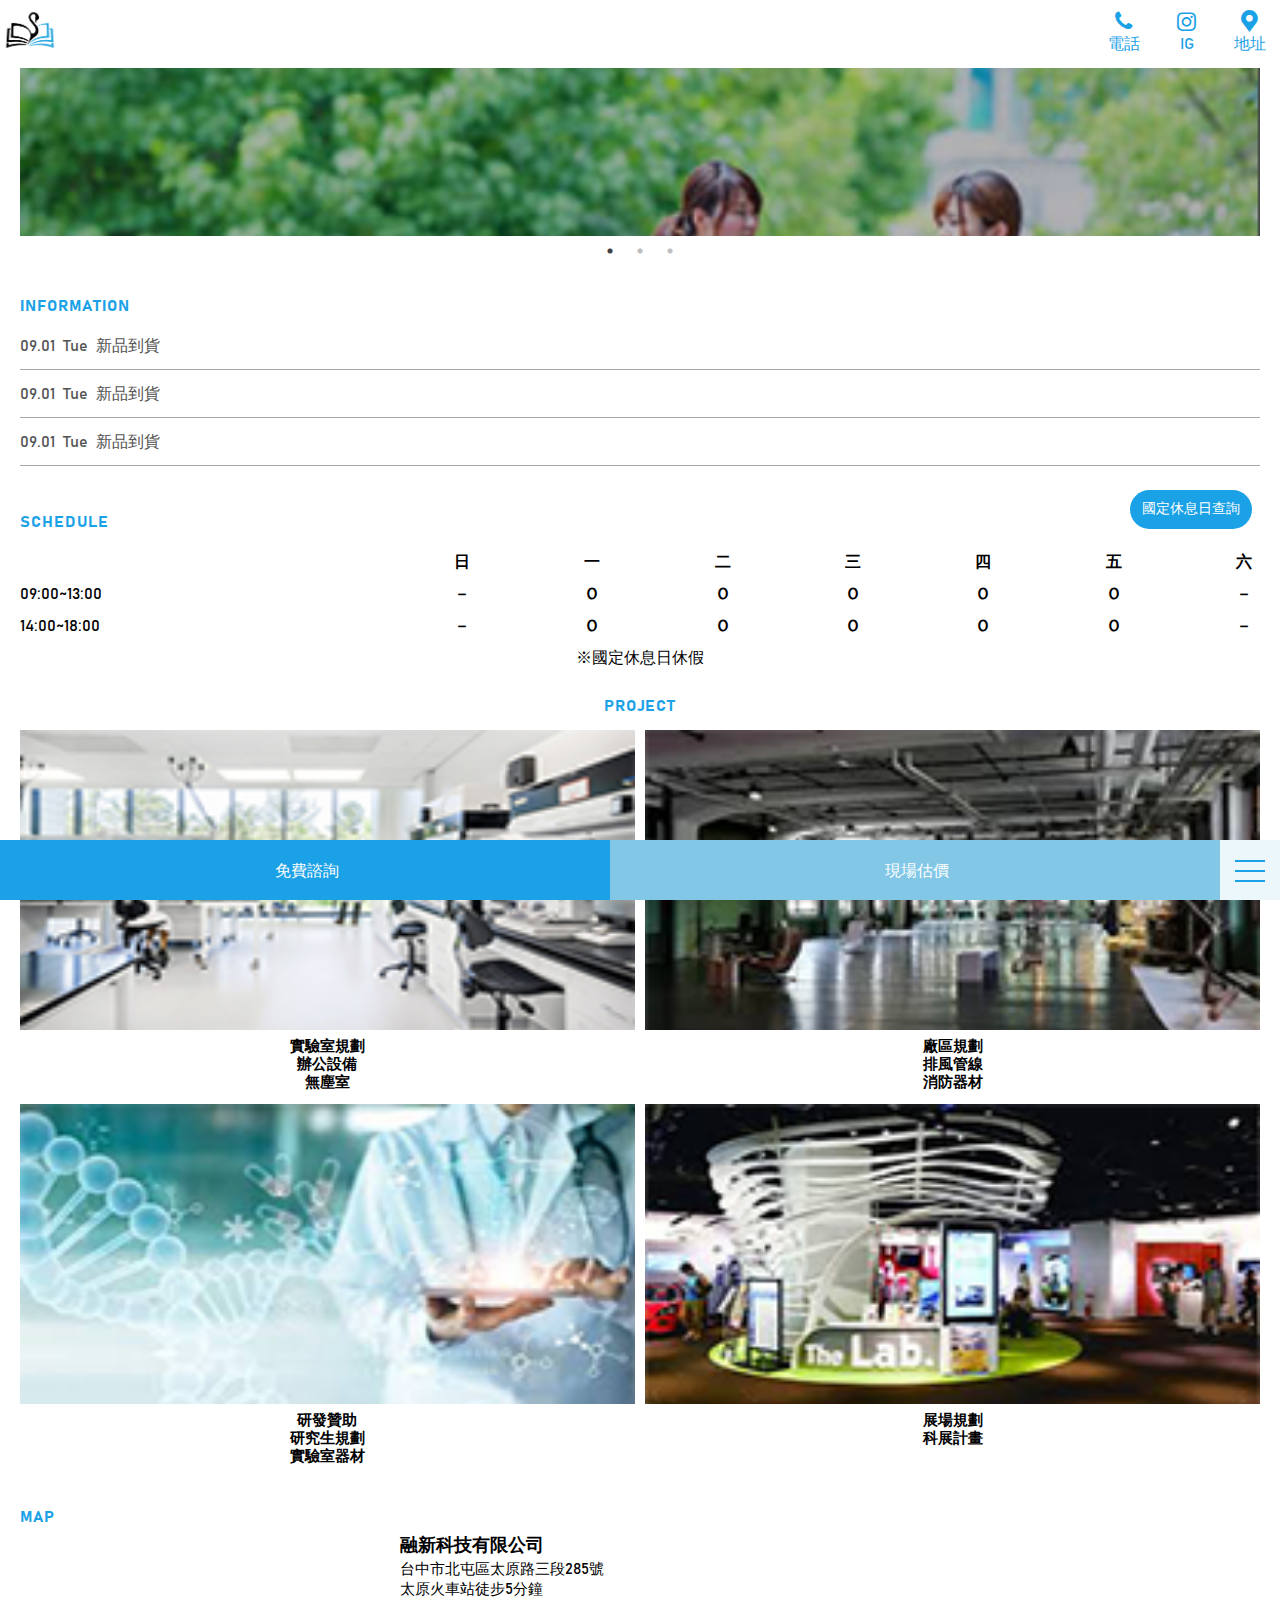
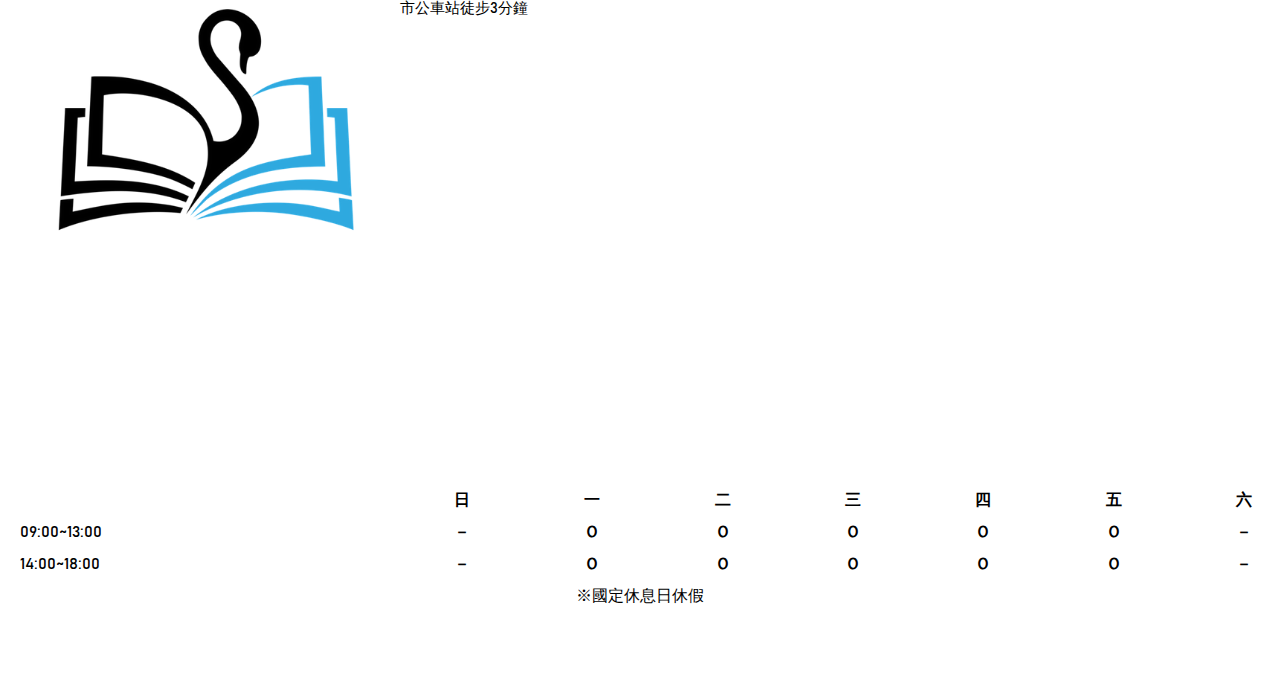
==== commit 74f5855c: "update map" ====
--- a/index.html
+++ b/index.html
@@ -3,14 +3,14 @@
 
 <head>
     <meta charset="UTF-8">
-      <!--RWD-->
+    <!--RWD-->
     <meta name="viewport" content="width=device-width, initial-scale=1.0">
     <meta http-equiv="X-UA-Compatible" content="ie=edge">
 
     <title>融新科技</title>
     <!-- css -->
     <link rel="stylesheet" href="css/main.css">
-    
+
     <!-- jquery local-->
     <script src="./js/jq_351.js"></script>
     <!-- 地址中文字體 -->
@@ -20,26 +20,27 @@
     <link rel="stylesheet" href="css/fontello.css">
 
     <!--slide-->
-    <link rel="stylesheet" type="text/css" href="slick/slick.css"/>
-    <link rel="stylesheet" type="text/css" href="slick/slick-theme.css"/>
+    <link rel="stylesheet" type="text/css" href="slick/slick.css" />
+    <link rel="stylesheet" type="text/css" href="slick/slick-theme.css" />
 </head>
+
 <body>
     <header class="active">
         <div class="logo"></div>
-            <ul class="nav">
-                <li>
-                    <i class="icon_phone"></i>
-                    <p>電話</p>
-                </li>
-                <li>
-                    <i class="icon_instagram"></i>
-                    <p>IG</p>
-                </li>
-                <li>
-                    <i class="icon_location"></i>
-                    <p>地址</p>
-                </li>
-            </ul>
+        <ul class="nav">
+            <li>
+                <i class="icon_phone"></i>
+                <p>電話</p>
+            </li>
+            <li>
+                <i class="icon_instagram"></i>
+                <p>IG</p>
+            </li>
+            <li>
+                <i class="icon_location"></i>
+                <p>地址</p>
+            </li>
+        </ul>
     </header>
     <div class="container">
         <main>
@@ -50,17 +51,17 @@
             </div>
             <div class="infor">
                 <h1>information</h1>
-            <ul class="infor_li">
-                <li>
-                    <p>09.01&ensp;<span>Tue</span>&ensp;新品到貨</p>
-                </li>
-                <li>
-                    <p>09.01&ensp;<span>Tue</span>&ensp;新品到貨</p>
-                </li>
-                <li>
-                    <p>09.01&ensp;<span>Tue</span>&ensp;新品到貨</p>
-                </li>
-            </ul>
+                <ul class="infor_li">
+                    <li>
+                        <p>09.01&ensp;<span>Tue</span>&ensp;新品到貨</p>
+                    </li>
+                    <li>
+                        <p>09.01&ensp;<span>Tue</span>&ensp;新品到貨</p>
+                    </li>
+                    <li>
+                        <p>09.01&ensp;<span>Tue</span>&ensp;新品到貨</p>
+                    </li>
+                </ul>
             </div>
             <div class="schedule">
                 <h1>schedule</h1>
@@ -83,7 +84,8 @@
                         <p>Ｏ</p>
                         <p>Ｏ</p>
                         <p>－</p>
-                    </div><div class="date_box7">
+                    </div>
+                    <div class="date_box7">
                         <p>－</p>
                         <p>Ｏ</p>
                         <p>Ｏ</p>
@@ -100,22 +102,22 @@
                 <p class="schedule_import">※國定休息日休假</p>
             </div>
             <div class="project">
-                <h1 class="h1--mid">project</h1> 
+                <h1 class="h1--mid">project</h1>
                 <div class="project--box2">
                     <div class="project--box2_wrap">
                         <div class="project__img1"></div>
                         <p class="project__txt">
-                        實驗室規劃
-                        </br>辦公設備
-                        </br>無塵室
+                            實驗室規劃
+                            </br>辦公設備
+                            </br>無塵室
                         </p>
                     </div>
                     <div class="project--box2_wrap">
                         <div class="project__img2"></div>
                         <p class="project__txt">
                             廠區規劃
-                        </br>排風管線
-                        </br>消防器材
+                            </br>排風管線
+                            </br>消防器材
                         </p>
                     </div>
                 </div>
@@ -124,22 +126,77 @@
                         <div class="project__img3"></div>
                         <p class="project__txt">
                             研發贊助
-                        </br>研究生規劃
-                        </br>實驗室器材
+                            </br>研究生規劃
+                            </br>實驗室器材
                         </p>
                     </div>
                     <div class="project--box2_wrap">
                         <div class="project__img4"></div>
                         <p class="project__txt">
                             展場規劃
-                        </br>科展計畫
-                        </br>
+                            </br>科展計畫
+                            </br>
                         </p>
                     </div>
                 </div>
             </div>
             <div class="map">
-                <iframe src="https://www.google.com/maps/embed?pb=!1m18!1m12!1m3!1d3640.9659847849916!2d120.68136115084572!3d24.137832679704854!2m3!1f0!2f0!3f0!3m2!1i1024!2i768!4f13.1!3m3!1m2!1s0x346e90a75d09b2f9%3A0x46f404b3540f5b06!2z5a6u5Y6f55y856eR!5e0!3m2!1szh-TW!2stw!4v1600422465373!5m2!1szh-TW!2stw" width="400" height="300" frameborder="0" style="border:0;" allowfullscreen="" aria-hidden="false" tabindex="0"></iframe>
+                <h1>Map</h1>
+                <div class="map-data">
+                    <div class="logo"></div>
+                    <div class="map-data_wrap">
+                        <h2>融新科技有限公司</h2>
+                        <p>
+                            台中市北屯區太原路三段285號
+                        </p>
+                        <p>
+                            太原火車站徒步5分鐘
+                        </p>
+                        <p>
+                            市公車站徒步3分鐘
+                        </p>
+                    </div>
+                </div>
+                <iframe
+                    src="https://www.google.com/maps/embed?pb=!1m18!1m12!1m3!1d3640.18886266579!2d120.69266771527964!3d24.16510837872331!2m3!1f0!2f0!3f0!3m2!1i1024!2i768!4f13.1!3m3!1m2!1s0x346917e3fddf7fe7%3A0x558bd62f3ef193e1!2zNDA25Y-w5Lit5biC5YyX5bGv5Y2A5aSq5Y6f6Lev5LiJ5q61Mjg16Jmf!5e0!3m2!1szh-TW!2stw!4v1600425590126!5m2!1szh-TW!2stw"
+                    width="400" height="300" frameborder="0" style="border:0;" allowfullscreen="" aria-hidden="false"
+                    tabindex="0"></iframe>
+            </div>
+            <div class="schedule">
+                <div class="schedule_date">
+                    <div class="date_box7">
+                        <p>日</p>
+                        <p>一</p>
+                        <p>二</p>
+                        <p>三</p>
+                        <p>四</p>
+                        <p>五</p>
+                        <p>六</p>
+                    </div>
+                    <div class="date_box7">
+                        <p>－</p>
+                        <p>Ｏ</p>
+                        <p>Ｏ</p>
+                        <p>Ｏ</p>
+                        <p>Ｏ</p>
+                        <p>Ｏ</p>
+                        <p>－</p>
+                    </div>
+                    <div class="date_box7">
+                        <p>－</p>
+                        <p>Ｏ</p>
+                        <p>Ｏ</p>
+                        <p>Ｏ</p>
+                        <p>Ｏ</p>
+                        <p>Ｏ</p>
+                        <p>－</p>
+                    </div>
+                </div>
+                <div class="schedule_time">
+                    <p>09:00~13:00</p>
+                    <p>14:00~18:00</p>
+                </div>
+                <p class="schedule_import">※國定休息日休假</p>
             </div>
         </main>
     </div>
@@ -169,17 +226,29 @@
         </div>
     </footer>
     <aside class="hamburger_window">
-        <h1><div class="hamburger_logo"></div><p>融新科技股份有限公司</p></h1>
+        <h1>
+            <div class="hamburger_logo"></div>
+            <p>融新科技股份有限公司</p>
+        </h1>
         <ul>
-            <li><p>關於我們<span class="right_cross">+</span></p></li>
-            <li><p>熱門項目<span class="right_cross">+</span></p></li>
-            <li><p>客戶服務<span class="right_cross">+</span></p></li>
-            <li><p>駐點地址<span class="right_cross">+</span></p></li>
+            <li>
+                <p>關於我們<span class="right_cross">+</span></p>
+            </li>
+            <li>
+                <p>熱門項目<span class="right_cross">+</span></p>
+            </li>
+            <li>
+                <p>客戶服務<span class="right_cross">+</span></p>
+            </li>
+            <li>
+                <p>駐點地址<span class="right_cross">+</span></p>
+            </li>
         </ul>
     </aside>
- 
-<script type="text/javascript" src="slick/slick.min.js"></script>
-<!-- my js -->  
-<script src="js/all.js"></script>
+
+    <script type="text/javascript" src="slick/slick.min.js"></script>
+    <!-- my js -->
+    <script src="js/all.js"></script>
 </body>
+
 </html>--- a/css/main.css
+++ b/css/main.css
@@ -256,6 +256,29 @@
   .infor_li li:hover, .infor_li li:active {
     -webkit-animation: line 0.8s cubic-bezier(0.165, 0.84, 0.44, 1);
     animation: line 0.8s cubic-bezier(0.165, 0.84, 0.44, 1); }
+
+.map iframe {
+  width: 100%;
+  height: auto; }
+
+.map-data {
+  overflow: auto; }
+  .map-data .logo {
+    float: left;
+    width: 30%;
+    height: calc(30vw - .625rem);
+    background: url(../images/logo.png) no-repeat;
+    background-size: 100%; }
+  .map-data .map-data_wrap {
+    float: left;
+    width: 70%;
+    padding-left: .5rem; }
+    .map-data .map-data_wrap h2 {
+      font-size: 1.125rem;
+      line-height: 1.5; }
+    .map-data .map-data_wrap p {
+      font-size: .938rem;
+      line-height: 1.3; }
 
 .flex_mode {
   display: -webkit-box;
